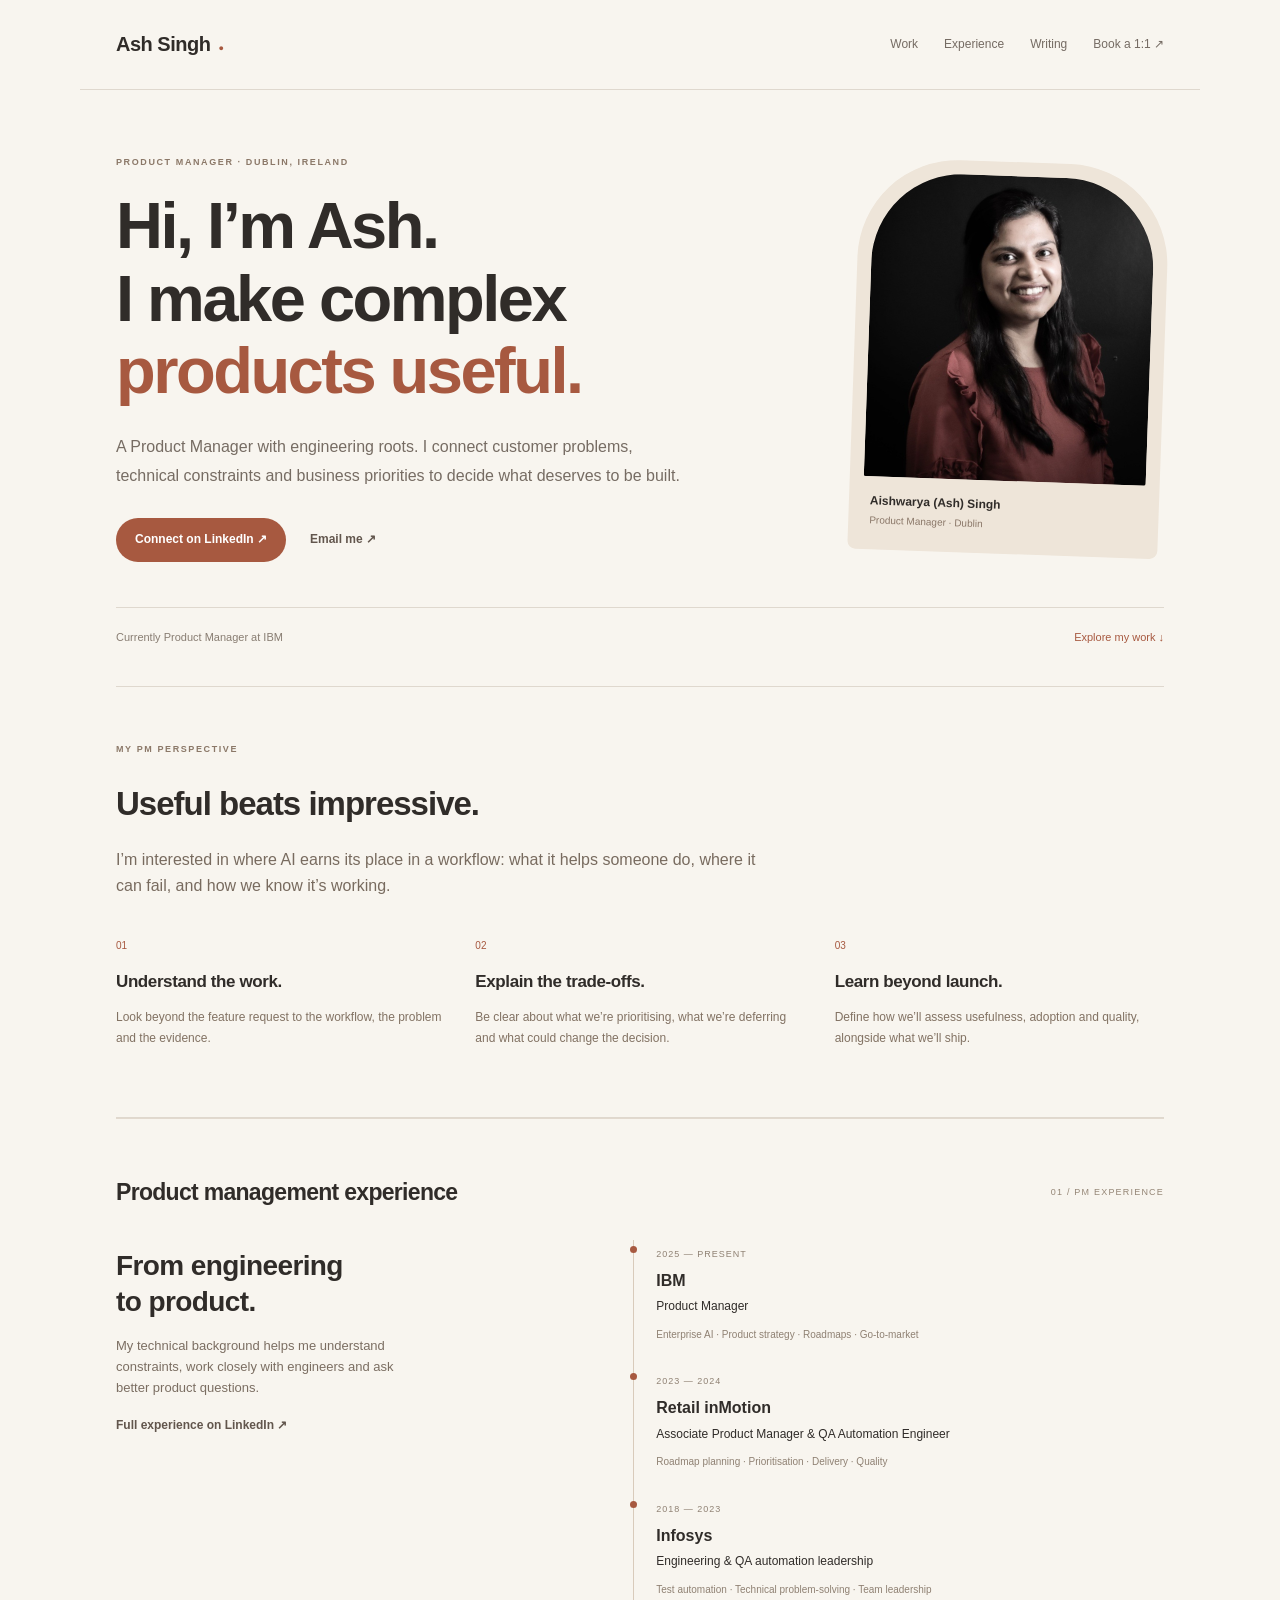
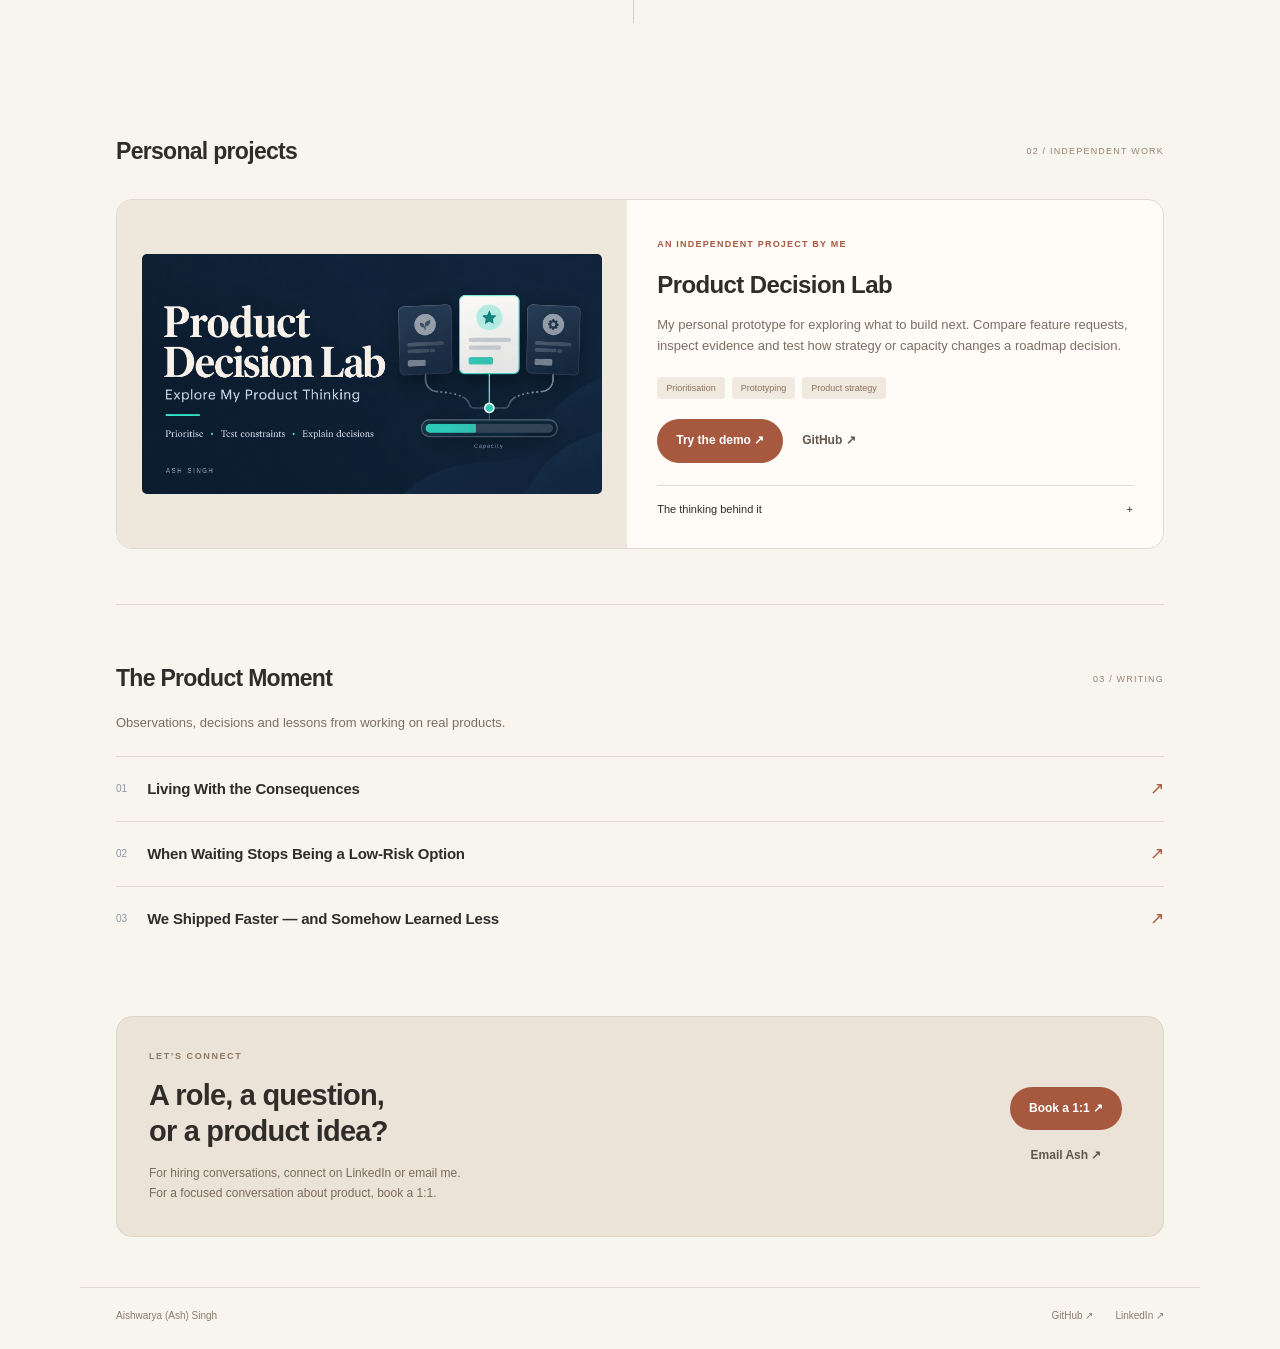
==== index.html @ ccb86748 "Publish personal portfolio with experience and independent projects" ====
<!doctype html><html lang="en"><head><meta charset="utf-8"><meta name="viewport" content="width=device-width,initial-scale=1"><title>Ash Singh | Product Manager</title><meta name="description" content="Ash Singh — Product Manager focused on Applied AI, AI platforms and developer tools. Projects, experience and writing."><link rel="stylesheet" href="style.css"></head><body><header><a class="name" href="#">Ash Singh<span>●</span></a><nav><a href="#work">Work</a><a href="#experience">Experience</a><a href="#writing">Writing</a><a href="https://topmate.io/ash081/" target="_blank" rel="noopener">Book a 1:1 ↗</a></nav></header><main><section class="intro"><div class="intro-copy"><p class="eyebrow">PRODUCT MANAGER · DUBLIN, IRELAND</p><h1>Hi, I’m Ash.<br>I make complex<br><em>products useful.</em></h1><p class="lead">A Product Manager with engineering roots. I connect customer problems, technical constraints and business priorities to decide what deserves to be built.</p><div class="actions"><a class="button" href="https://www.linkedin.com/in/ash081/" target="_blank" rel="noopener">Connect on LinkedIn ↗</a><a class="quiet" href="mailto:aishwarya.singh81@gmail.com">Email me ↗</a></div></div><figure class="portrait"><img src="ash-singh.jpeg" alt="Aishwarya (Ash) Singh"><figcaption>Aishwarya (Ash) Singh<br><span>Product Manager · Dublin</span></figcaption></figure><div class="intro-foot"><span>Currently Product Manager at IBM</span><a href="#work">Explore my work ↓</a></div></section><section class="perspective"><p class="eyebrow">MY PM PERSPECTIVE</p><h2>Useful beats impressive.</h2><p>I’m interested in where AI earns its place in a workflow: what it helps someone do, where it can fail, and how we know it’s working.</p><div class="principles"><div><span>01</span><h3>Understand the work.</h3><p>Look beyond the feature request to the workflow, the problem and the evidence.</p></div><div><span>02</span><h3>Explain the trade-offs.</h3><p>Be clear about what we’re prioritising, what we’re deferring and what could change the decision.</p></div><div><span>03</span><h3>Learn beyond launch.</h3><p>Define how we’ll assess usefulness, adoption and quality, alongside what we’ll ship.</p></div></div></section><section id="experience"><div class="section-head"><h2>Product management experience</h2><span>01 / PM EXPERIENCE</span></div><div class="experience"><div class="experience-intro"><h3>From engineering<br>to product.</h3><p>My technical background helps me understand constraints, work closely with engineers and ask better product questions.</p><a class="quiet" href="https://www.linkedin.com/in/ash081/" target="_blank" rel="noopener">Full experience on LinkedIn ↗</a></div><div class="roles"><div><span class="role-date">2025 — PRESENT</span><h4>IBM</h4><p>Product Manager</p><span>Enterprise AI · Product strategy · Roadmaps · Go-to-market</span></div><div><span class="role-date">2023 — 2024</span><h4>Retail inMotion</h4><p>Associate Product Manager & QA Automation Engineer</p><span>Roadmap planning · Prioritisation · Delivery · Quality</span></div><div><span class="role-date">2018 — 2023</span><h4>Infosys</h4><p>Engineering & QA automation leadership</p><span>Test automation · Technical problem-solving · Team leadership</span></div></div></div></section><section id="work"><div class="section-head"><h2>Personal projects</h2><span>02 / INDEPENDENT WORK</span></div><article class="project"><div class="project-image"><img src="product-decision-lab.png" alt="Product Decision Lab: an interactive prototype for exploring product trade-offs"></div><div class="project-content"><span class="status">AN INDEPENDENT PROJECT BY ME</span><h3>Product Decision Lab</h3><p>My personal prototype for exploring what to build next. Compare feature requests, inspect evidence and test how strategy or capacity changes a roadmap decision.</p><div class="tags"><span>Prioritisation</span><span>Prototyping</span><span>Product strategy</span></div><div class="actions"><a class="button" href="https://ash-singh-builds.github.io/product-decision-lab/dist/?v=2" target="_blank" rel="noopener">Try the demo ↗</a><a class="quiet" href="https://github.com/ash-singh-builds/product-decision-lab" target="_blank" rel="noopener">GitHub ↗</a></div><details><summary>The thinking behind it <span>+</span></summary><p>I wanted to make the reasoning behind a roadmap choice visible: the evidence, assumptions and constraints, not just the final ranking.</p><p>The prototype uses a transparent scoring model and a fictional dataset. Built with AI assistance; the current challenger is rule-based. Next, I want to test whether it helps PMs identify missing evidence and explain trade-offs.</p></details></div></article></section><section id="writing"><div class="section-head"><h2>The Product Moment</h2><span>03 / WRITING</span></div><p class="section-description">Observations, decisions and lessons from working on real products.</p><div class="essays"><a href="https://ashsingh81.substack.com/p/the-product-moment-4" target="_blank" rel="noopener"><span>01</span><h3>Living With the Consequences</h3><b>↗</b></a><a href="https://ashsingh81.substack.com/p/the-product-moment-3" target="_blank" rel="noopener"><span>02</span><h3>When Waiting Stops Being a Low-Risk Option</h3><b>↗</b></a><a href="https://ashsingh81.substack.com/p/the-product-moment-1" target="_blank" rel="noopener"><span>03</span><h3>We Shipped Faster — and Somehow Learned Less</h3><b>↗</b></a></div></section><section class="contact"><div><p class="eyebrow">LET’S CONNECT</p><h2>A role, a question,<br>or a product idea?</h2><p>For hiring conversations, connect on LinkedIn or email me.<br>For a focused conversation about product, book a 1:1.</p></div><div class="contact-actions"><a class="button" href="https://topmate.io/ash081/" target="_blank" rel="noopener">Book a 1:1 ↗</a><a class="quiet" href="mailto:aishwarya.singh81@gmail.com">Email Ash ↗</a></div></section></main><footer><span>Aishwarya (Ash) Singh</span><a href="https://github.com/ash-singh-builds" target="_blank" rel="noopener">GitHub ↗</a><a href="https://www.linkedin.com/in/ash081/" target="_blank" rel="noopener">LinkedIn ↗</a></footer></body></html>
---- style.css ----
*{box-sizing:border-box}html{scroll-behavior:smooth;scroll-padding-top:25px}body{margin:0;background:#fff;color:#162133;font:15px/1.65,-apple-system,BlinkMacSystemFont,"Segoe UI",Arial,sans-serif}body{font-family:-apple-system,BlinkMacSystemFont,"Segoe UI",Arial,sans-serif;line-height:1.65}a{color:inherit;text-decoration:none}a:focus-visible,summary:focus-visible{outline:3px solid #2463eb;outline-offset:5px}header,main,footer{max-width:1100px;margin:auto;padding-left:36px;padding-right:36px}header{display:flex;justify-content:space-between;align-items:center;padding-top:28px;padding-bottom:28px;border-bottom:1px solid #e7ebf0}.name{font-size:20px;font-weight:750;letter-spacing:-.6px}.name span{color:#2463eb;font-size:9px;margin-left:8px}nav{display:flex;gap:26px;font-size:12px;color:#5a6575}nav a:hover,.quiet:hover{color:#2463eb}.intro{padding-top:76px;padding-bottom:0}.eyebrow{font-size:10px;letter-spacing:1.6px;font-weight:650;color:#667386;margin:0 0 20px}h1{font-size:clamp(42px,6vw,66px);line-height:1.1;letter-spacing:-2.5px;font-weight:700;margin:0 0 25px}.lead{color:#667386;max-width:650px;font-size:17px;line-height:1.8;margin-bottom:27px}.lead strong{color:#253347;font-weight:550}.actions{display:flex;gap:24px;align-items:center;flex-wrap:wrap}.button{display:inline-flex;justify-content:center;align-items:center;background:#2463eb;color:white;border-radius:6px;padding:11px 17px;font-size:12px;font-weight:600}.button:hover{background:#164dc6}.quiet{font-size:12px;font-weight:600}.intro-foot{display:flex;justify-content:space-between;margin-top:58px;padding:20px 0;border-top:1px solid #e7ebf0;font-size:11px;color:#6a7686}.intro-foot a{color:#2463eb}section{padding-top:55px;padding-bottom:55px}.section-head{display:flex;align-items:center;justify-content:space-between;margin-bottom:28px;gap:20px}.section-head h2{font-size:23px;letter-spacing:-.7px;font-weight:650;margin:0}.section-head>span{font-size:9px;letter-spacing:1.2px;color:#8390a0}.project{border:1px solid #e2e7ef;border-radius:10px;overflow:hidden;display:grid;grid-template-columns:1fr 1.05fr}.project-image{background:#f0f4fa;display:flex;align-items:center;padding:25px}.project-image img{width:100%;display:block;border-radius:5px}.project-content{padding:30px}.status{font-size:9px;letter-spacing:1.2px;color:#2463eb;font-weight:650}h3{font-size:24px;letter-spacing:-.6px;line-height:1.3;margin:14px 0}.project-content>p,.experience-intro p{font-size:13px;color:#667386}.tags{display:flex;gap:7px;flex-wrap:wrap;margin:20px 0}.tags span{font-size:9px;background:#f2f5f9;color:#5b6b80;padding:4px 9px;border-radius:4px}.project .actions{gap:19px}details{margin-top:22px;border-top:1px solid #e7ebf0}summary{display:flex;justify-content:space-between;cursor:pointer;font-size:11px;padding-top:14px;list-style:none}summary::-webkit-details-marker{display:none}details p{font-size:12px;color:#667386}details[open] summary span{transform:rotate(45deg)}#experience,#writing{border-top:1px solid #e7ebf0}.experience{display:grid;grid-template-columns:1fr 1.2fr;gap:75px}.experience-intro h3{font-size:28px;margin-top:8px}.experience-intro p{max-width:280px}.roles>div{position:relative;padding:0 0 22px 22px;border-left:1px solid #dce4ef}.roles>div:before{content:'';position:absolute;left:-4px;top:6px;background:#2463eb;width:7px;height:7px;border-radius:50%}.role-date{font-size:9px;letter-spacing:1px;color:#8691a0}.roles h4{font-size:16px;margin:3px 0}.roles p{font-size:12px;margin:0 0 4px}.roles div>span:last-child{font-size:10px;color:#7c8797}.section-description{font-size:13px;color:#667386;margin-top:-14px;margin-bottom:22px}.essays a{display:flex;align-items:center;gap:20px;padding:18px 0;border-top:1px solid #e7ebf0}.essays a>span{font-size:10px;color:#8b96a5}.essays h3{font-size:15px;font-weight:550;letter-spacing:-.2px;margin:0;flex:1}.essays b{font-size:17px;font-weight:400;color:#2463eb}.essays a:hover h3{color:#2463eb}.contact{background:#f4f7fc;border:1px solid #e8edf5;border-radius:10px;padding:32px;display:flex;justify-content:space-between;align-items:center;margin:10px 0 50px;gap:30px}.contact h2{font-size:29px;line-height:1.25;letter-spacing:-.8px;margin:0 0 15px}.contact .eyebrow{margin-bottom:13px}.contact p:last-child{font-size:12px;color:#667386;margin:0}.contact-actions{display:flex;flex-direction:column;gap:16px;align-items:center;min-width:130px}footer{display:flex;gap:22px;padding-top:20px;padding-bottom:25px;border-top:1px solid #e7ebf0;font-size:10px;color:#758195}footer span{margin-right:auto}@media(max-width:650px){header,main,footer{padding-left:22px;padding-right:22px}header{padding-top:20px;padding-bottom:20px}nav{gap:15px;font-size:10px}nav a:nth-child(2),nav a:nth-child(3){display:none}.intro{padding-top:50px}h1{font-size:45px;letter-spacing:-1.8px}.lead{font-size:15px}.intro-foot{margin-top:38px;font-size:9px;gap:12px}section{padding-top:38px;padding-bottom:38px}.section-head{margin-bottom:20px}.section-head h2{font-size:21px}.section-head>span{font-size:8px}.project{grid-template-columns:1fr}.project-image{padding:20px}.project-content{padding:24px}.experience{grid-template-columns:1fr;gap:30px}.experience-intro p{max-width:100%}.contact{padding:24px;align-items:flex-start;flex-direction:column}.contact-actions{flex-direction:row;gap:22px}.essays h3{font-size:13px}.essays a{gap:14px}.contact h2{font-size:27px}}@media(prefers-reduced-motion:reduce){html{scroll-behavior:auto}}
/* Personal direction: warm ivory, charcoal, terracotta. */
body{background:#f8f5ef;color:#302c29;font-size:15px}header,main,footer{max-width:1120px}header{border-color:#dfd8ce}.name{letter-spacing:-.5px}.name span{color:#a75940}nav{color:#756b63}nav a:hover,.quiet:hover{color:#a75940}.intro{display:grid;grid-template-columns:1.35fr 1fr;gap:30px 65px;padding-top:65px}.intro h1{font-size:clamp(42px,5.2vw,65px);letter-spacing:-2.5px;font-weight:600;line-height:1.12}.intro h1 em{font-style:normal;color:#a75940}.eyebrow{color:#8b7868;font-size:9px;letter-spacing:1.6px}.lead{font-size:16px;color:#766c63;line-height:1.8}.button{background:#a75940;border-radius:30px;padding:12px 19px}.button:hover{background:#8e4833}.quiet{color:#62564d}.portrait{margin:0;align-self:center;transform:rotate(2deg);background:#eee5d9;padding:14px 14px 20px;border-radius:100px 100px 8px 8px;max-width:310px;justify-self:end}.portrait img{width:100%;display:block;border-radius:90px 90px 2px 2px;aspect-ratio:1/1.08;object-fit:cover}.portrait figcaption{font-size:12px;font-weight:600;padding:15px 7px 0;line-height:1.6}.portrait figcaption span{font-size:10px;color:#8a7768;font-weight:400}.intro-foot{grid-column:1/-1;margin-top:15px;border-color:#dfd8ce;color:#887d72}.intro-foot a{color:#a75940}.section-head>span{color:#948575}.section-head h2{font-weight:550}.project{background:#fffcf7;border-color:#dfd8ce;border-radius:16px}.project-image{background:#eee7dc}.project-content>p,.experience-intro p,details p,.section-description{color:#7b6e62}.status{color:#a75940}.tags span{background:#f0e9df;color:#8a715b}.roles>div{border-color:#d9cbbb}.roles>div:before{background:#a75940}.roles div>span:last-child,.role-date{color:#8f8173}#experience,#writing,.essays a,details{border-color:#e2d9ce}.essays b{color:#a75940}.essays a:hover h3{color:#a75940}.contact{background:#ebe3d7;border-color:#e1d5c5;border-radius:16px}.contact p:last-child{color:#7b6b5d}footer{color:#8a7b6d;border-color:#dfd8ce}.perspective{margin-top:20px;border-top:1px solid #dfd8ce;border-bottom:1px solid #dfd8ce}.perspective>h2{font-size:33px;font-weight:550;letter-spacing:-1px;margin:0 0 15px}.perspective>p:not(.eyebrow){font-size:16px;max-width:650px;color:#786b5f}.principles{display:grid;grid-template-columns:repeat(3,1fr);gap:30px;margin-top:32px}.principles span{font-size:10px;color:#a75940}.principles h3{font-size:17px;font-weight:550;letter-spacing:-.4px}.principles p{font-size:12px;color:#827263;line-height:1.8}@media(max-width:650px){.intro{grid-template-columns:1fr;gap:28px;padding-top:38px}.intro-copy{order:1}.portrait{order:0;max-width:160px;justify-self:start;border-radius:55px 55px 7px 7px;padding:8px}.portrait img{border-radius:50px 50px 2px 2px;aspect-ratio:1/1}.portrait figcaption{display:none}.intro h1{font-size:45px}.intro-foot{order:2}.principles{grid-template-columns:1fr;gap:12px}.principles h3{margin:7px 0}.principles p{margin-top:0}.perspective>h2{font-size:28px}}
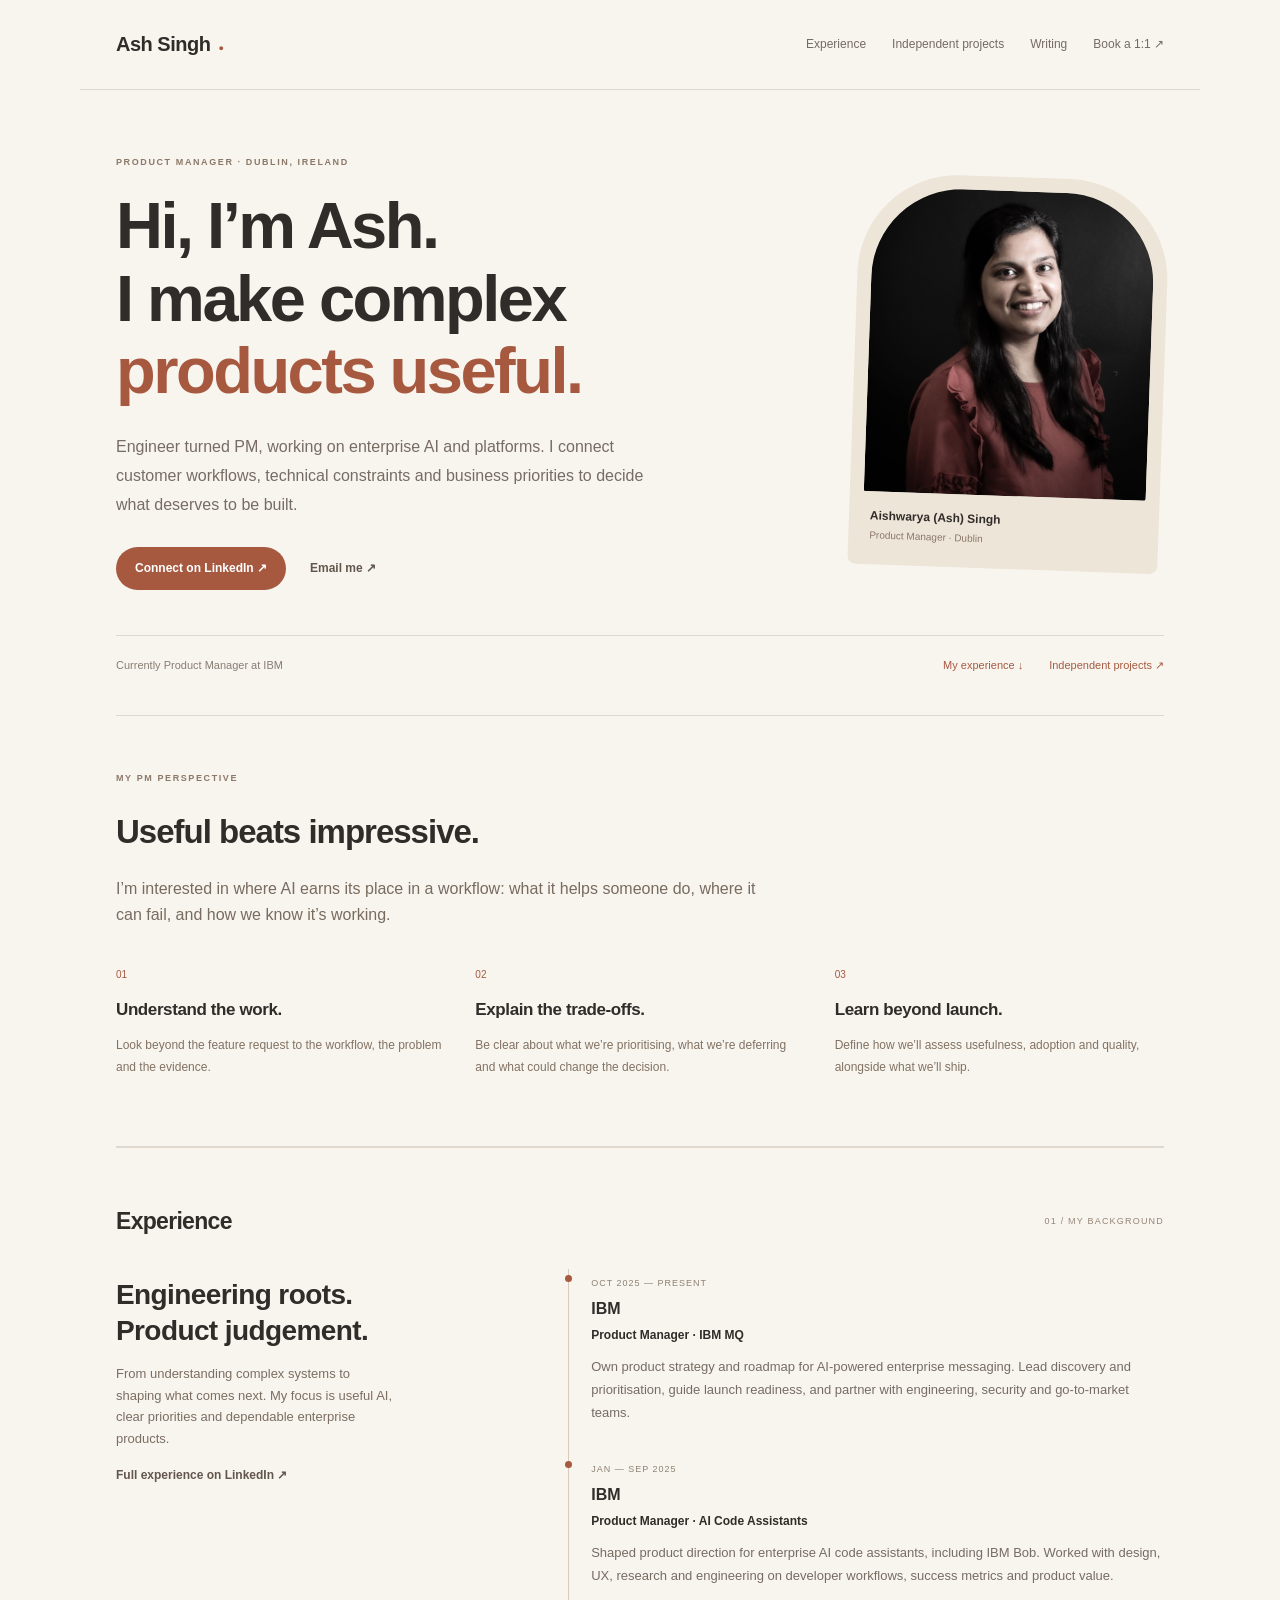
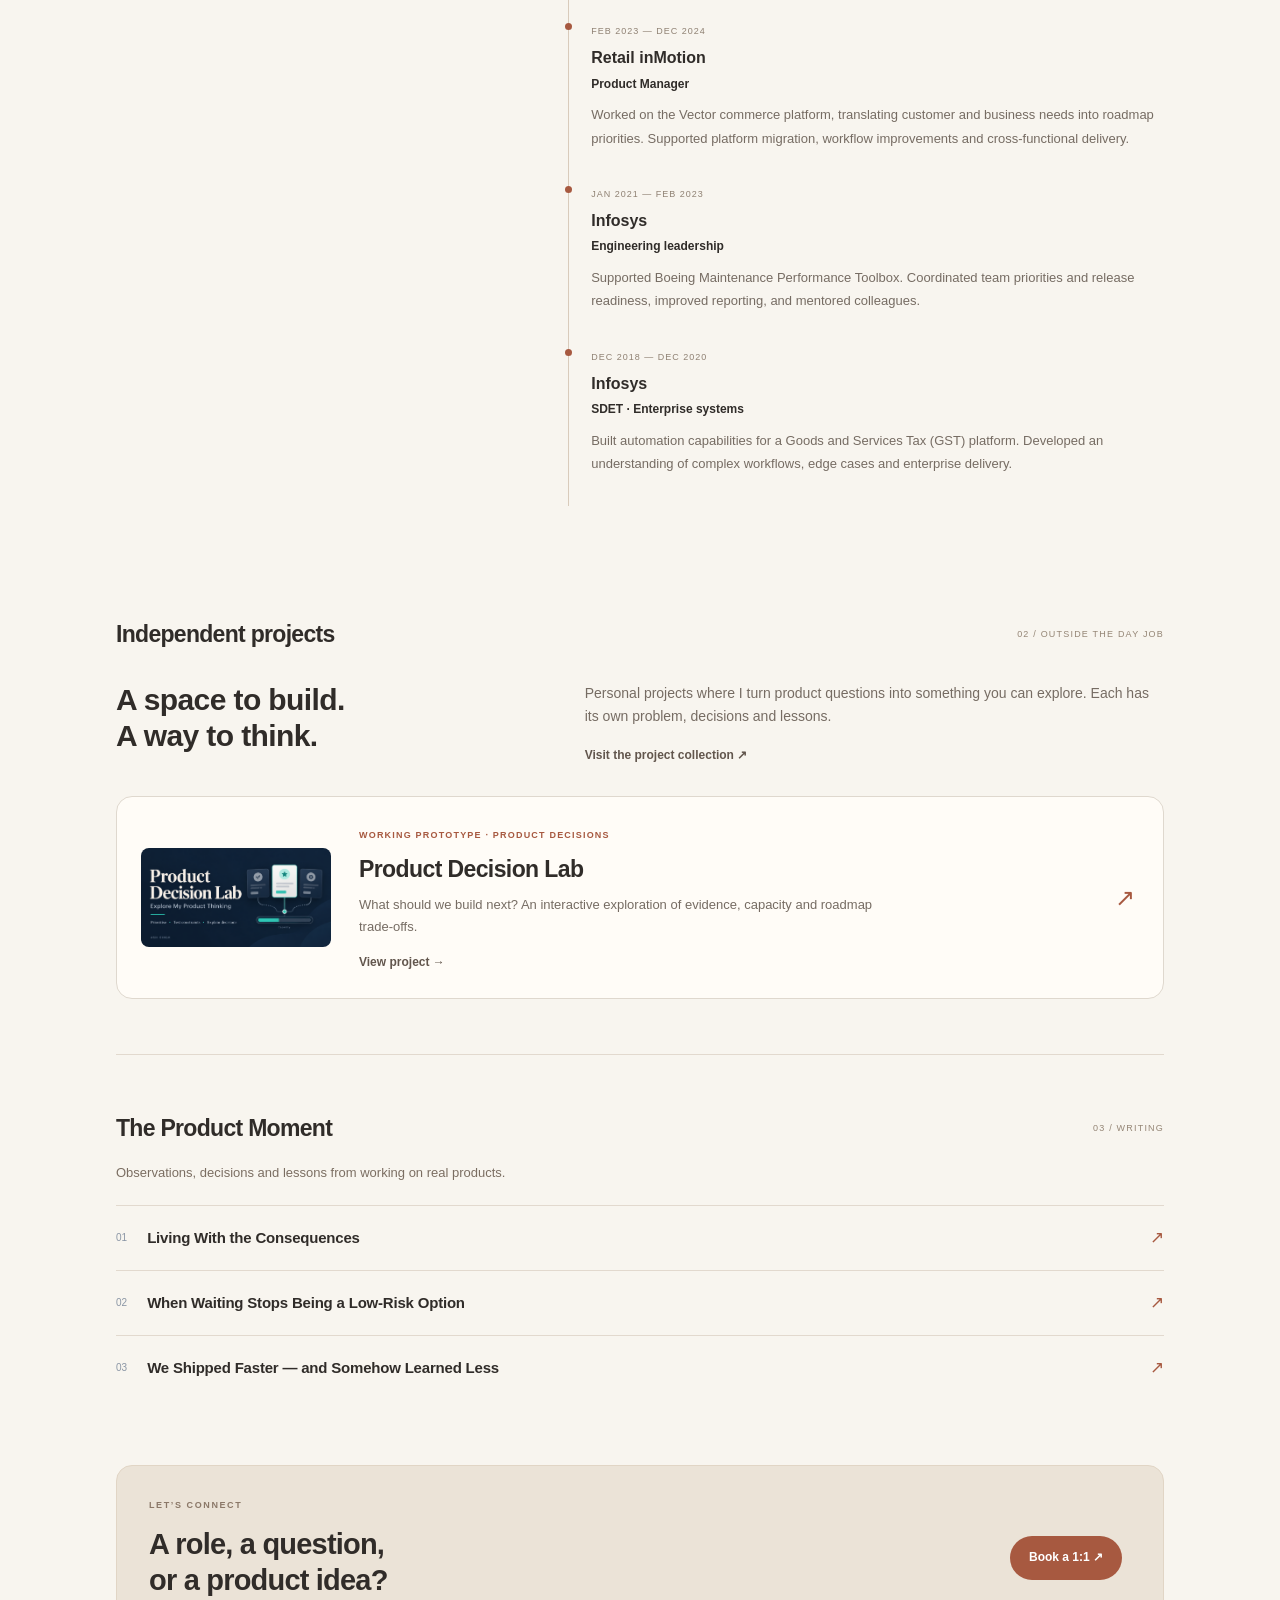
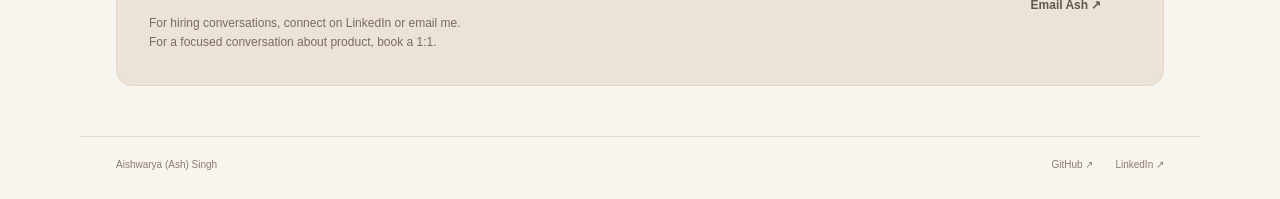
==== commit f4e69ca9: "Align PM experience with LinkedIn and add independent project collection" ====
--- a/index.html
+++ b/index.html
@@ -1 +1,7 @@
-<!doctype html><html lang="en"><head><meta charset="utf-8"><meta name="viewport" content="width=device-width,initial-scale=1"><title>Ash Singh | Product Manager</title><meta name="description" content="Ash Singh — Product Manager focused on Applied AI, AI platforms and developer tools. Projects, experience and writing."><link rel="stylesheet" href="style.css"></head><body><header><a class="name" href="#">Ash Singh<span>●</span></a><nav><a href="#work">Work</a><a href="#experience">Experience</a><a href="#writing">Writing</a><a href="https://topmate.io/ash081/" target="_blank" rel="noopener">Book a 1:1 ↗</a></nav></header><main><section class="intro"><div class="intro-copy"><p class="eyebrow">PRODUCT MANAGER · DUBLIN, IRELAND</p><h1>Hi, I’m Ash.<br>I make complex<br><em>products useful.</em></h1><p class="lead">A Product Manager with engineering roots. I connect customer problems, technical constraints and business priorities to decide what deserves to be built.</p><div class="actions"><a class="button" href="https://www.linkedin.com/in/ash081/" target="_blank" rel="noopener">Connect on LinkedIn ↗</a><a class="quiet" href="mailto:aishwarya.singh81@gmail.com">Email me ↗</a></div></div><figure class="portrait"><img src="ash-singh.jpeg" alt="Aishwarya (Ash) Singh"><figcaption>Aishwarya (Ash) Singh<br><span>Product Manager · Dublin</span></figcaption></figure><div class="intro-foot"><span>Currently Product Manager at IBM</span><a href="#work">Explore my work ↓</a></div></section><section class="perspective"><p class="eyebrow">MY PM PERSPECTIVE</p><h2>Useful beats impressive.</h2><p>I’m interested in where AI earns its place in a workflow: what it helps someone do, where it can fail, and how we know it’s working.</p><div class="principles"><div><span>01</span><h3>Understand the work.</h3><p>Look beyond the feature request to the workflow, the problem and the evidence.</p></div><div><span>02</span><h3>Explain the trade-offs.</h3><p>Be clear about what we’re prioritising, what we’re deferring and what could change the decision.</p></div><div><span>03</span><h3>Learn beyond launch.</h3><p>Define how we’ll assess usefulness, adoption and quality, alongside what we’ll ship.</p></div></div></section><section id="experience"><div class="section-head"><h2>Product management experience</h2><span>01 / PM EXPERIENCE</span></div><div class="experience"><div class="experience-intro"><h3>From engineering<br>to product.</h3><p>My technical background helps me understand constraints, work closely with engineers and ask better product questions.</p><a class="quiet" href="https://www.linkedin.com/in/ash081/" target="_blank" rel="noopener">Full experience on LinkedIn ↗</a></div><div class="roles"><div><span class="role-date">2025 — PRESENT</span><h4>IBM</h4><p>Product Manager</p><span>Enterprise AI · Product strategy · Roadmaps · Go-to-market</span></div><div><span class="role-date">2023 — 2024</span><h4>Retail inMotion</h4><p>Associate Product Manager & QA Automation Engineer</p><span>Roadmap planning · Prioritisation · Delivery · Quality</span></div><div><span class="role-date">2018 — 2023</span><h4>Infosys</h4><p>Engineering & QA automation leadership</p><span>Test automation · Technical problem-solving · Team leadership</span></div></div></div></section><section id="work"><div class="section-head"><h2>Personal projects</h2><span>02 / INDEPENDENT WORK</span></div><article class="project"><div class="project-image"><img src="product-decision-lab.png" alt="Product Decision Lab: an interactive prototype for exploring product trade-offs"></div><div class="project-content"><span class="status">AN INDEPENDENT PROJECT BY ME</span><h3>Product Decision Lab</h3><p>My personal prototype for exploring what to build next. Compare feature requests, inspect evidence and test how strategy or capacity changes a roadmap decision.</p><div class="tags"><span>Prioritisation</span><span>Prototyping</span><span>Product strategy</span></div><div class="actions"><a class="button" href="https://ash-singh-builds.github.io/product-decision-lab/dist/?v=2" target="_blank" rel="noopener">Try the demo ↗</a><a class="quiet" href="https://github.com/ash-singh-builds/product-decision-lab" target="_blank" rel="noopener">GitHub ↗</a></div><details><summary>The thinking behind it <span>+</span></summary><p>I wanted to make the reasoning behind a roadmap choice visible: the evidence, assumptions and constraints, not just the final ranking.</p><p>The prototype uses a transparent scoring model and a fictional dataset. Built with AI assistance; the current challenger is rule-based. Next, I want to test whether it helps PMs identify missing evidence and explain trade-offs.</p></details></div></article></section><section id="writing"><div class="section-head"><h2>The Product Moment</h2><span>03 / WRITING</span></div><p class="section-description">Observations, decisions and lessons from working on real products.</p><div class="essays"><a href="https://ashsingh81.substack.com/p/the-product-moment-4" target="_blank" rel="noopener"><span>01</span><h3>Living With the Consequences</h3><b>↗</b></a><a href="https://ashsingh81.substack.com/p/the-product-moment-3" target="_blank" rel="noopener"><span>02</span><h3>When Waiting Stops Being a Low-Risk Option</h3><b>↗</b></a><a href="https://ashsingh81.substack.com/p/the-product-moment-1" target="_blank" rel="noopener"><span>03</span><h3>We Shipped Faster — and Somehow Learned Less</h3><b>↗</b></a></div></section><section class="contact"><div><p class="eyebrow">LET’S CONNECT</p><h2>A role, a question,<br>or a product idea?</h2><p>For hiring conversations, connect on LinkedIn or email me.<br>For a focused conversation about product, book a 1:1.</p></div><div class="contact-actions"><a class="button" href="https://topmate.io/ash081/" target="_blank" rel="noopener">Book a 1:1 ↗</a><a class="quiet" href="mailto:aishwarya.singh81@gmail.com">Email Ash ↗</a></div></section></main><footer><span>Aishwarya (Ash) Singh</span><a href="https://github.com/ash-singh-builds" target="_blank" rel="noopener">GitHub ↗</a><a href="https://www.linkedin.com/in/ash081/" target="_blank" rel="noopener">LinkedIn ↗</a></footer></body></html>
+<!doctype html><html lang="en"><head><meta charset="utf-8"><meta name="viewport" content="width=device-width,initial-scale=1"><title>Ash Singh | Product Manager</title><meta name="description" content="Ash Singh — Product Manager focused on Applied AI, AI platforms and developer tools. Projects, experience and writing."><link rel="stylesheet" href="style.css"></head><body><header><a class="name" href="#">Ash Singh<span>●</span></a><nav><a href="#experience">Experience</a><a href="projects.html">Independent projects</a><a href="#writing">Writing</a><a href="https://topmate.io/ash081/" target="_blank" rel="noopener">Book a 1:1 ↗</a></nav></header><main><section class="intro"><div class="intro-copy"><p class="eyebrow">PRODUCT MANAGER · DUBLIN, IRELAND</p><h1>Hi, I’m Ash.<br>I make complex<br><em>products useful.</em></h1><p class="lead">Engineer turned PM, working on enterprise AI and platforms. I connect customer workflows, technical constraints and business priorities to decide what deserves to be built.</p><div class="actions"><a class="button" href="https://www.linkedin.com/in/ash081/" target="_blank" rel="noopener">Connect on LinkedIn ↗</a><a class="quiet" href="mailto:aishwarya.singh81@gmail.com">Email me ↗</a></div></div><figure class="portrait"><img src="ash-singh.jpeg" alt="Aishwarya (Ash) Singh"><figcaption>Aishwarya (Ash) Singh<br><span>Product Manager · Dublin</span></figcaption></figure><div class="intro-foot"><span>Currently Product Manager at IBM</span><div class="intro-paths"><a href="#experience">My experience ↓</a><a href="projects.html">Independent projects ↗</a></div></div></section><section class="perspective"><p class="eyebrow">MY PM PERSPECTIVE</p><h2>Useful beats impressive.</h2><p>I’m interested in where AI earns its place in a workflow: what it helps someone do, where it can fail, and how we know it’s working.</p><div class="principles"><div><span>01</span><h3>Understand the work.</h3><p>Look beyond the feature request to the workflow, the problem and the evidence.</p></div><div><span>02</span><h3>Explain the trade-offs.</h3><p>Be clear about what we’re prioritising, what we’re deferring and what could change the decision.</p></div><div><span>03</span><h3>Learn beyond launch.</h3><p>Define how we’ll assess usefulness, adoption and quality, alongside what we’ll ship.</p></div></div></section><section id="experience"><div class="section-head"><h2>Experience</h2><span>01 / MY BACKGROUND</span></div><div class="experience"><div class="experience-intro"><h3>Engineering roots.<br>Product judgement.</h3><p>From understanding complex systems to shaping what comes next. My focus is useful AI, clear priorities and dependable enterprise products.</p><a class="quiet" href="https://www.linkedin.com/in/ash081/details/experience/" target="_blank" rel="noopener">Full experience on LinkedIn ↗</a></div><div class="roles">
+<div><span class="role-date">OCT 2025 — PRESENT</span><h4>IBM</h4><p class="role-title">Product Manager · IBM MQ</p><p class="role-summary">Own product strategy and roadmap for AI-powered enterprise messaging. Lead discovery and prioritisation, guide launch readiness, and partner with engineering, security and go-to-market teams.</p></div>
+<div><span class="role-date">JAN — SEP 2025</span><h4>IBM</h4><p class="role-title">Product Manager · AI Code Assistants</p><p class="role-summary">Shaped product direction for enterprise AI code assistants, including IBM Bob. Worked with design, UX, research and engineering on developer workflows, success metrics and product value.</p></div>
+<div><span class="role-date">FEB 2023 — DEC 2024</span><h4>Retail inMotion</h4><p class="role-title">Product Manager</p><p class="role-summary">Worked on the Vector commerce platform, translating customer and business needs into roadmap priorities. Supported platform migration, workflow improvements and cross-functional delivery.</p></div>
+<div><span class="role-date">JAN 2021 — FEB 2023</span><h4>Infosys</h4><p class="role-title">Engineering leadership</p><p class="role-summary">Supported Boeing Maintenance Performance Toolbox. Coordinated team priorities and release readiness, improved reporting, and mentored colleagues.</p></div>
+<div><span class="role-date">DEC 2018 — DEC 2020</span><h4>Infosys</h4><p class="role-title">SDET · Enterprise systems</p><p class="role-summary">Built automation capabilities for a Goods and Services Tax (GST) platform. Developed an understanding of complex workflows, edge cases and enterprise delivery.</p></div>
+</div></div></section><section id="projects"><div class="section-head"><h2>Independent projects</h2><span>02 / OUTSIDE THE DAY JOB</span></div><div class="collection-intro"><h3>A space to build.<br>A way to think.</h3><div><p>Personal projects where I turn product questions into something you can explore. Each has its own problem, decisions and lessons.</p><a class="quiet" href="projects.html">Visit the project collection ↗</a></div></div><a class="project-teaser" href="projects.html#product-decision-lab"><img src="product-decision-lab.png" alt="Product Decision Lab cover" loading="lazy"><div><span class="status">WORKING PROTOTYPE · PRODUCT DECISIONS</span><h3>Product Decision Lab</h3><p>What should we build next? An interactive exploration of evidence, capacity and roadmap trade-offs.</p><span class="quiet">View project →</span></div><span class="teaser-arrow" aria-hidden="true">↗</span></a></section><section id="writing"><div class="section-head"><h2>The Product Moment</h2><span>03 / WRITING</span></div><p class="section-description">Observations, decisions and lessons from working on real products.</p><div class="essays"><a href="https://ashsingh81.substack.com/p/the-product-moment-4" target="_blank" rel="noopener"><span>01</span><h3>Living With the Consequences</h3><b>↗</b></a><a href="https://ashsingh81.substack.com/p/the-product-moment-3" target="_blank" rel="noopener"><span>02</span><h3>When Waiting Stops Being a Low-Risk Option</h3><b>↗</b></a><a href="https://ashsingh81.substack.com/p/the-product-moment-1" target="_blank" rel="noopener"><span>03</span><h3>We Shipped Faster — and Somehow Learned Less</h3><b>↗</b></a></div></section><section class="contact"><div><p class="eyebrow">LET’S CONNECT</p><h2>A role, a question,<br>or a product idea?</h2><p>For hiring conversations, connect on LinkedIn or email me.<br>For a focused conversation about product, book a 1:1.</p></div><div class="contact-actions"><a class="button" href="https://topmate.io/ash081/" target="_blank" rel="noopener">Book a 1:1 ↗</a><a class="quiet" href="mailto:aishwarya.singh81@gmail.com">Email Ash ↗</a></div></section></main><footer><span>Aishwarya (Ash) Singh</span><a href="https://github.com/ash-singh-builds" target="_blank" rel="noopener">GitHub ↗</a><a href="https://www.linkedin.com/in/ash081/" target="_blank" rel="noopener">LinkedIn ↗</a></footer></body></html>
--- a/style.css
+++ b/style.css
@@ -1,3 +1,9 @@
 *{box-sizing:border-box}html{scroll-behavior:smooth;scroll-padding-top:25px}body{margin:0;background:#fff;color:#162133;font:15px/1.65,-apple-system,BlinkMacSystemFont,"Segoe UI",Arial,sans-serif}body{font-family:-apple-system,BlinkMacSystemFont,"Segoe UI",Arial,sans-serif;line-height:1.65}a{color:inherit;text-decoration:none}a:focus-visible,summary:focus-visible{outline:3px solid #2463eb;outline-offset:5px}header,main,footer{max-width:1100px;margin:auto;padding-left:36px;padding-right:36px}header{display:flex;justify-content:space-between;align-items:center;padding-top:28px;padding-bottom:28px;border-bottom:1px solid #e7ebf0}.name{font-size:20px;font-weight:750;letter-spacing:-.6px}.name span{color:#2463eb;font-size:9px;margin-left:8px}nav{display:flex;gap:26px;font-size:12px;color:#5a6575}nav a:hover,.quiet:hover{color:#2463eb}.intro{padding-top:76px;padding-bottom:0}.eyebrow{font-size:10px;letter-spacing:1.6px;font-weight:650;color:#667386;margin:0 0 20px}h1{font-size:clamp(42px,6vw,66px);line-height:1.1;letter-spacing:-2.5px;font-weight:700;margin:0 0 25px}.lead{color:#667386;max-width:650px;font-size:17px;line-height:1.8;margin-bottom:27px}.lead strong{color:#253347;font-weight:550}.actions{display:flex;gap:24px;align-items:center;flex-wrap:wrap}.button{display:inline-flex;justify-content:center;align-items:center;background:#2463eb;color:white;border-radius:6px;padding:11px 17px;font-size:12px;font-weight:600}.button:hover{background:#164dc6}.quiet{font-size:12px;font-weight:600}.intro-foot{display:flex;justify-content:space-between;margin-top:58px;padding:20px 0;border-top:1px solid #e7ebf0;font-size:11px;color:#6a7686}.intro-foot a{color:#2463eb}section{padding-top:55px;padding-bottom:55px}.section-head{display:flex;align-items:center;justify-content:space-between;margin-bottom:28px;gap:20px}.section-head h2{font-size:23px;letter-spacing:-.7px;font-weight:650;margin:0}.section-head>span{font-size:9px;letter-spacing:1.2px;color:#8390a0}.project{border:1px solid #e2e7ef;border-radius:10px;overflow:hidden;display:grid;grid-template-columns:1fr 1.05fr}.project-image{background:#f0f4fa;display:flex;align-items:center;padding:25px}.project-image img{width:100%;display:block;border-radius:5px}.project-content{padding:30px}.status{font-size:9px;letter-spacing:1.2px;color:#2463eb;font-weight:650}h3{font-size:24px;letter-spacing:-.6px;line-height:1.3;margin:14px 0}.project-content>p,.experience-intro p{font-size:13px;color:#667386}.tags{display:flex;gap:7px;flex-wrap:wrap;margin:20px 0}.tags span{font-size:9px;background:#f2f5f9;color:#5b6b80;padding:4px 9px;border-radius:4px}.project .actions{gap:19px}details{margin-top:22px;border-top:1px solid #e7ebf0}summary{display:flex;justify-content:space-between;cursor:pointer;font-size:11px;padding-top:14px;list-style:none}summary::-webkit-details-marker{display:none}details p{font-size:12px;color:#667386}details[open] summary span{transform:rotate(45deg)}#experience,#writing{border-top:1px solid #e7ebf0}.experience{display:grid;grid-template-columns:1fr 1.2fr;gap:75px}.experience-intro h3{font-size:28px;margin-top:8px}.experience-intro p{max-width:280px}.roles>div{position:relative;padding:0 0 22px 22px;border-left:1px solid #dce4ef}.roles>div:before{content:'';position:absolute;left:-4px;top:6px;background:#2463eb;width:7px;height:7px;border-radius:50%}.role-date{font-size:9px;letter-spacing:1px;color:#8691a0}.roles h4{font-size:16px;margin:3px 0}.roles p{font-size:12px;margin:0 0 4px}.roles div>span:last-child{font-size:10px;color:#7c8797}.section-description{font-size:13px;color:#667386;margin-top:-14px;margin-bottom:22px}.essays a{display:flex;align-items:center;gap:20px;padding:18px 0;border-top:1px solid #e7ebf0}.essays a>span{font-size:10px;color:#8b96a5}.essays h3{font-size:15px;font-weight:550;letter-spacing:-.2px;margin:0;flex:1}.essays b{font-size:17px;font-weight:400;color:#2463eb}.essays a:hover h3{color:#2463eb}.contact{background:#f4f7fc;border:1px solid #e8edf5;border-radius:10px;padding:32px;display:flex;justify-content:space-between;align-items:center;margin:10px 0 50px;gap:30px}.contact h2{font-size:29px;line-height:1.25;letter-spacing:-.8px;margin:0 0 15px}.contact .eyebrow{margin-bottom:13px}.contact p:last-child{font-size:12px;color:#667386;margin:0}.contact-actions{display:flex;flex-direction:column;gap:16px;align-items:center;min-width:130px}footer{display:flex;gap:22px;padding-top:20px;padding-bottom:25px;border-top:1px solid #e7ebf0;font-size:10px;color:#758195}footer span{margin-right:auto}@media(max-width:650px){header,main,footer{padding-left:22px;padding-right:22px}header{padding-top:20px;padding-bottom:20px}nav{gap:15px;font-size:10px}nav a:nth-child(2),nav a:nth-child(3){display:none}.intro{padding-top:50px}h1{font-size:45px;letter-spacing:-1.8px}.lead{font-size:15px}.intro-foot{margin-top:38px;font-size:9px;gap:12px}section{padding-top:38px;padding-bottom:38px}.section-head{margin-bottom:20px}.section-head h2{font-size:21px}.section-head>span{font-size:8px}.project{grid-template-columns:1fr}.project-image{padding:20px}.project-content{padding:24px}.experience{grid-template-columns:1fr;gap:30px}.experience-intro p{max-width:100%}.contact{padding:24px;align-items:flex-start;flex-direction:column}.contact-actions{flex-direction:row;gap:22px}.essays h3{font-size:13px}.essays a{gap:14px}.contact h2{font-size:27px}}@media(prefers-reduced-motion:reduce){html{scroll-behavior:auto}}
 /* Personal direction: warm ivory, charcoal, terracotta. */
 body{background:#f8f5ef;color:#302c29;font-size:15px}header,main,footer{max-width:1120px}header{border-color:#dfd8ce}.name{letter-spacing:-.5px}.name span{color:#a75940}nav{color:#756b63}nav a:hover,.quiet:hover{color:#a75940}.intro{display:grid;grid-template-columns:1.35fr 1fr;gap:30px 65px;padding-top:65px}.intro h1{font-size:clamp(42px,5.2vw,65px);letter-spacing:-2.5px;font-weight:600;line-height:1.12}.intro h1 em{font-style:normal;color:#a75940}.eyebrow{color:#8b7868;font-size:9px;letter-spacing:1.6px}.lead{font-size:16px;color:#766c63;line-height:1.8}.button{background:#a75940;border-radius:30px;padding:12px 19px}.button:hover{background:#8e4833}.quiet{color:#62564d}.portrait{margin:0;align-self:center;transform:rotate(2deg);background:#eee5d9;padding:14px 14px 20px;border-radius:100px 100px 8px 8px;max-width:310px;justify-self:end}.portrait img{width:100%;display:block;border-radius:90px 90px 2px 2px;aspect-ratio:1/1.08;object-fit:cover}.portrait figcaption{font-size:12px;font-weight:600;padding:15px 7px 0;line-height:1.6}.portrait figcaption span{font-size:10px;color:#8a7768;font-weight:400}.intro-foot{grid-column:1/-1;margin-top:15px;border-color:#dfd8ce;color:#887d72}.intro-foot a{color:#a75940}.section-head>span{color:#948575}.section-head h2{font-weight:550}.project{background:#fffcf7;border-color:#dfd8ce;border-radius:16px}.project-image{background:#eee7dc}.project-content>p,.experience-intro p,details p,.section-description{color:#7b6e62}.status{color:#a75940}.tags span{background:#f0e9df;color:#8a715b}.roles>div{border-color:#d9cbbb}.roles>div:before{background:#a75940}.roles div>span:last-child,.role-date{color:#8f8173}#experience,#writing,.essays a,details{border-color:#e2d9ce}.essays b{color:#a75940}.essays a:hover h3{color:#a75940}.contact{background:#ebe3d7;border-color:#e1d5c5;border-radius:16px}.contact p:last-child{color:#7b6b5d}footer{color:#8a7b6d;border-color:#dfd8ce}.perspective{margin-top:20px;border-top:1px solid #dfd8ce;border-bottom:1px solid #dfd8ce}.perspective>h2{font-size:33px;font-weight:550;letter-spacing:-1px;margin:0 0 15px}.perspective>p:not(.eyebrow){font-size:16px;max-width:650px;color:#786b5f}.principles{display:grid;grid-template-columns:repeat(3,1fr);gap:30px;margin-top:32px}.principles span{font-size:10px;color:#a75940}.principles h3{font-size:17px;font-weight:550;letter-spacing:-.4px}.principles p{font-size:12px;color:#827263;line-height:1.8}@media(max-width:650px){.intro{grid-template-columns:1fr;gap:28px;padding-top:38px}.intro-copy{order:1}.portrait{order:0;max-width:160px;justify-self:start;border-radius:55px 55px 7px 7px;padding:8px}.portrait img{border-radius:50px 50px 2px 2px;aspect-ratio:1/1}.portrait figcaption{display:none}.intro h1{font-size:45px}.intro-foot{order:2}.principles{grid-template-columns:1fr;gap:12px}.principles h3{margin:7px 0}.principles p{margin-top:0}.perspective>h2{font-size:28px}}
+
+/* Clear paths, concise experience and a growing project collection. */
+nav a[aria-current=page]{color:#a75940;text-decoration:underline;text-underline-offset:6px}
+.intro-paths{display:flex;gap:26px}.intro-foot{gap:20px;align-items:center}.role-title{font-weight:600}.roles p.role-summary{font-size:13px;color:#766c63;line-height:1.8;margin:9px 0 0}.roles>div{padding-bottom:30px}.experience{gap:55px;grid-template-columns:1fr 1.5fr}.experience-intro{align-self:start}.collection-intro{display:grid;grid-template-columns:1fr 1.4fr;gap:55px;margin-bottom:30px}.collection-intro h3{font-size:30px;line-height:1.2;margin:0;font-weight:550}.collection-intro p{color:#766c63;font-size:14px;margin:0 0 14px}.project-teaser{display:grid;grid-template-columns:190px 1fr 24px;align-items:center;gap:28px;padding:24px;border:1px solid #dfd8ce;border-radius:16px;background:#fffcf7;transition:border-color .2s}.project-teaser:hover{border-color:#a75940}.project-teaser img{width:100%;border-radius:8px}.project-teaser h3{font-size:23px;margin:9px 0}.project-teaser p{color:#766c63;font-size:13px;margin:0 0 12px;max-width:520px}.teaser-arrow{font-size:24px;color:#a75940}.collection-hero{padding-top:55px;padding-bottom:38px}.collection-hero .eyebrow{margin-top:42px}.collection-hero h1{font-weight:600;font-size:clamp(48px,6vw,72px);line-height:1.08}.collection-hero h1 em{font-style:normal;color:#a75940}.collection-hero .lead{max-width:630px}.collection-meta{display:flex;gap:22px;padding-top:24px;border-top:1px solid #dfd8ce;color:#8b7868;font-size:11px}.project-collection{padding-top:12px}.project-collection .project{grid-template-columns:.85fr 1.2fr;scroll-margin-top:30px}.project-collection .project-image{align-items:flex-start;padding-top:36px}.project-content h2{font-size:28px;letter-spacing:-.8px;margin:12px 0}.project-facts{margin:24px 0;border-top:1px solid #e2d9ce}.project-facts>div{padding:13px 0;border-bottom:1px solid #e2d9ce}.project-facts dt{font-size:10px;color:#a75940;font-weight:600;margin-bottom:5px}.project-facts dd{font-size:12px;color:#766c63;margin:0}.collection-note{font-size:12px;color:#8b7868;margin:24px 0 0}a:focus-visible,summary:focus-visible{outline-color:#a75940}
+@media(max-width:760px){header{align-items:flex-start;gap:20px}nav{gap:12px;flex-wrap:wrap;justify-content:flex-end;max-width:70%}nav a:nth-child(2),nav a:nth-child(3){display:inline}.experience,.collection-intro{grid-template-columns:1fr;gap:25px}.intro-foot{align-items:flex-start;flex-direction:column}.intro-paths{gap:22px}.project-teaser{grid-template-columns:100px 1fr;gap:18px;padding:18px}.project-teaser h3{font-size:20px}.project-teaser .status{font-size:8px}.teaser-arrow{display:none}.project-collection .project{grid-template-columns:1fr}.project-collection .project-image{padding:22px}.collection-hero h1{font-size:49px}.collection-meta{flex-direction:column;gap:7px}.collection-intro h3{font-size:26px}}
+@media(max-width:400px){.project-teaser{grid-template-columns:1fr}.project-teaser img{max-width:220px}.intro-paths{flex-wrap:wrap;gap:12px}header{padding-left:18px;padding-right:18px}nav{font-size:10px;gap:10px}.name{white-space:nowrap;font-size:18px}}
